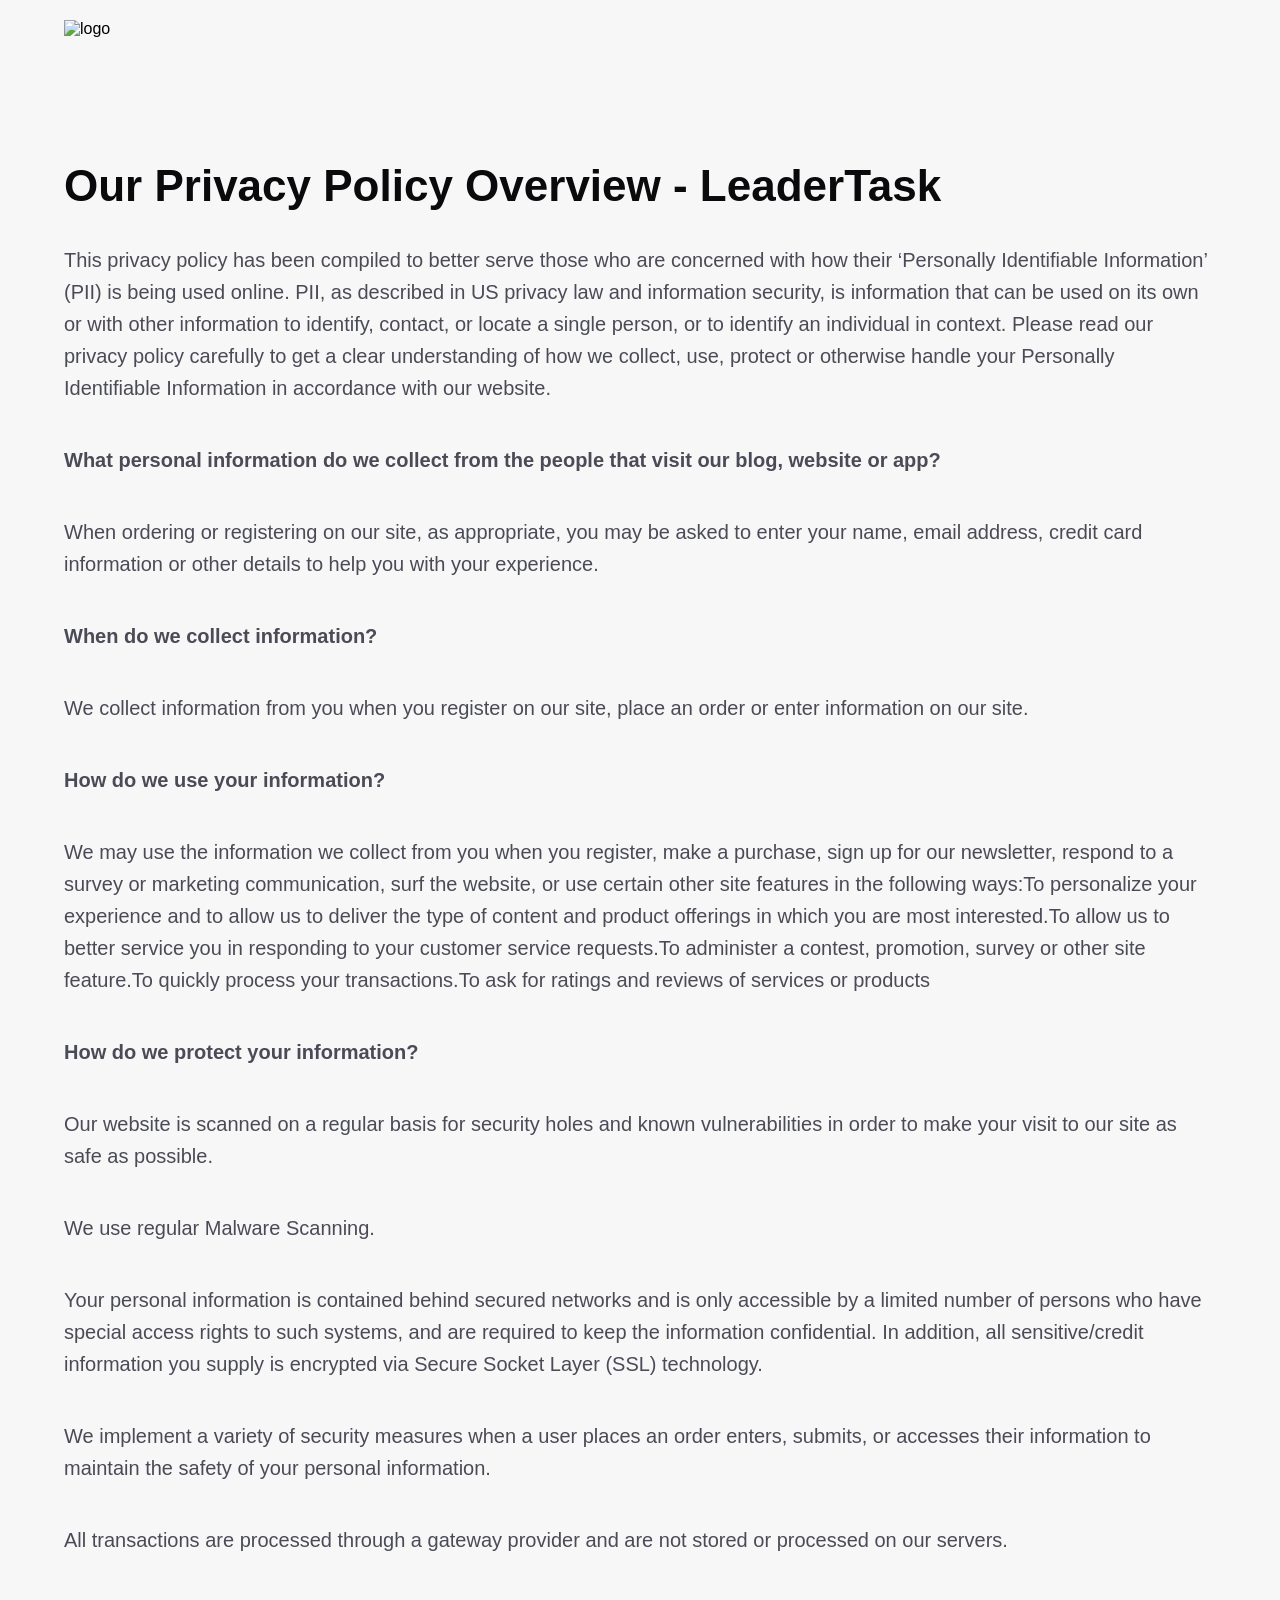
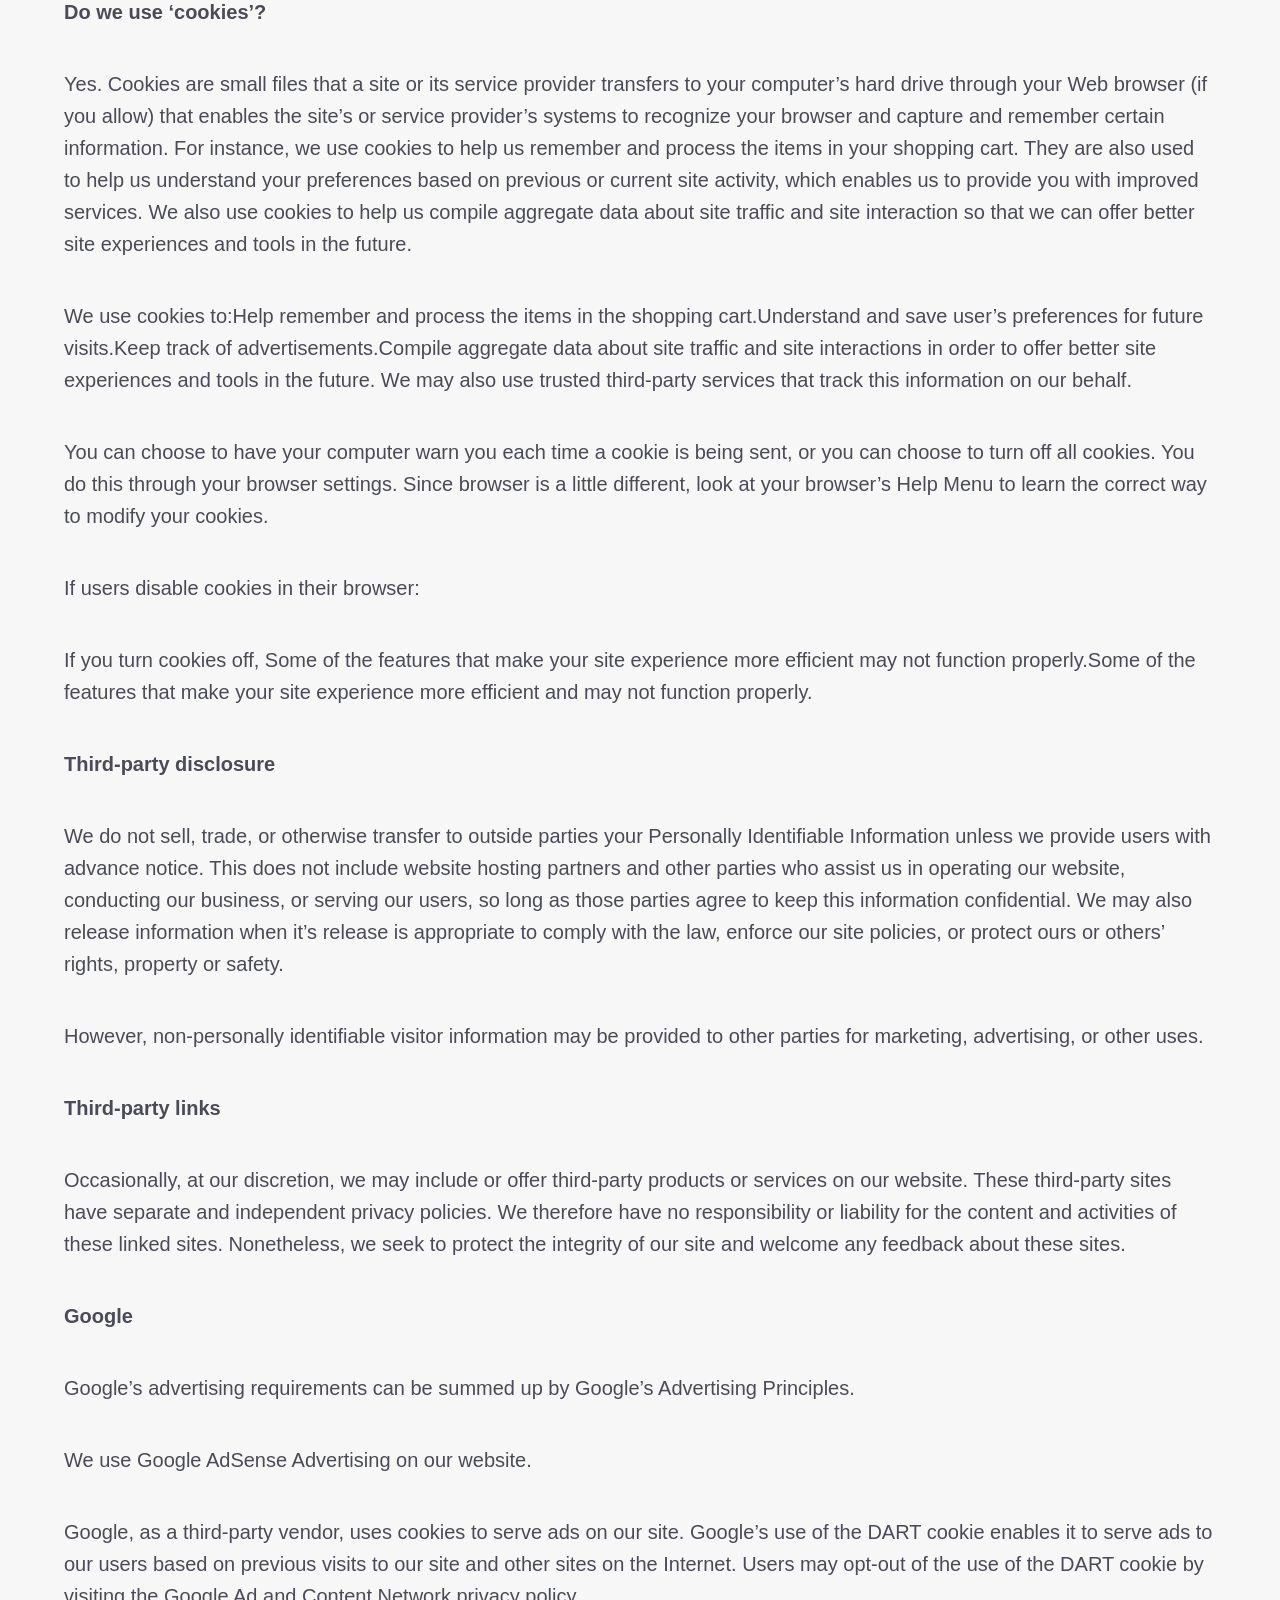
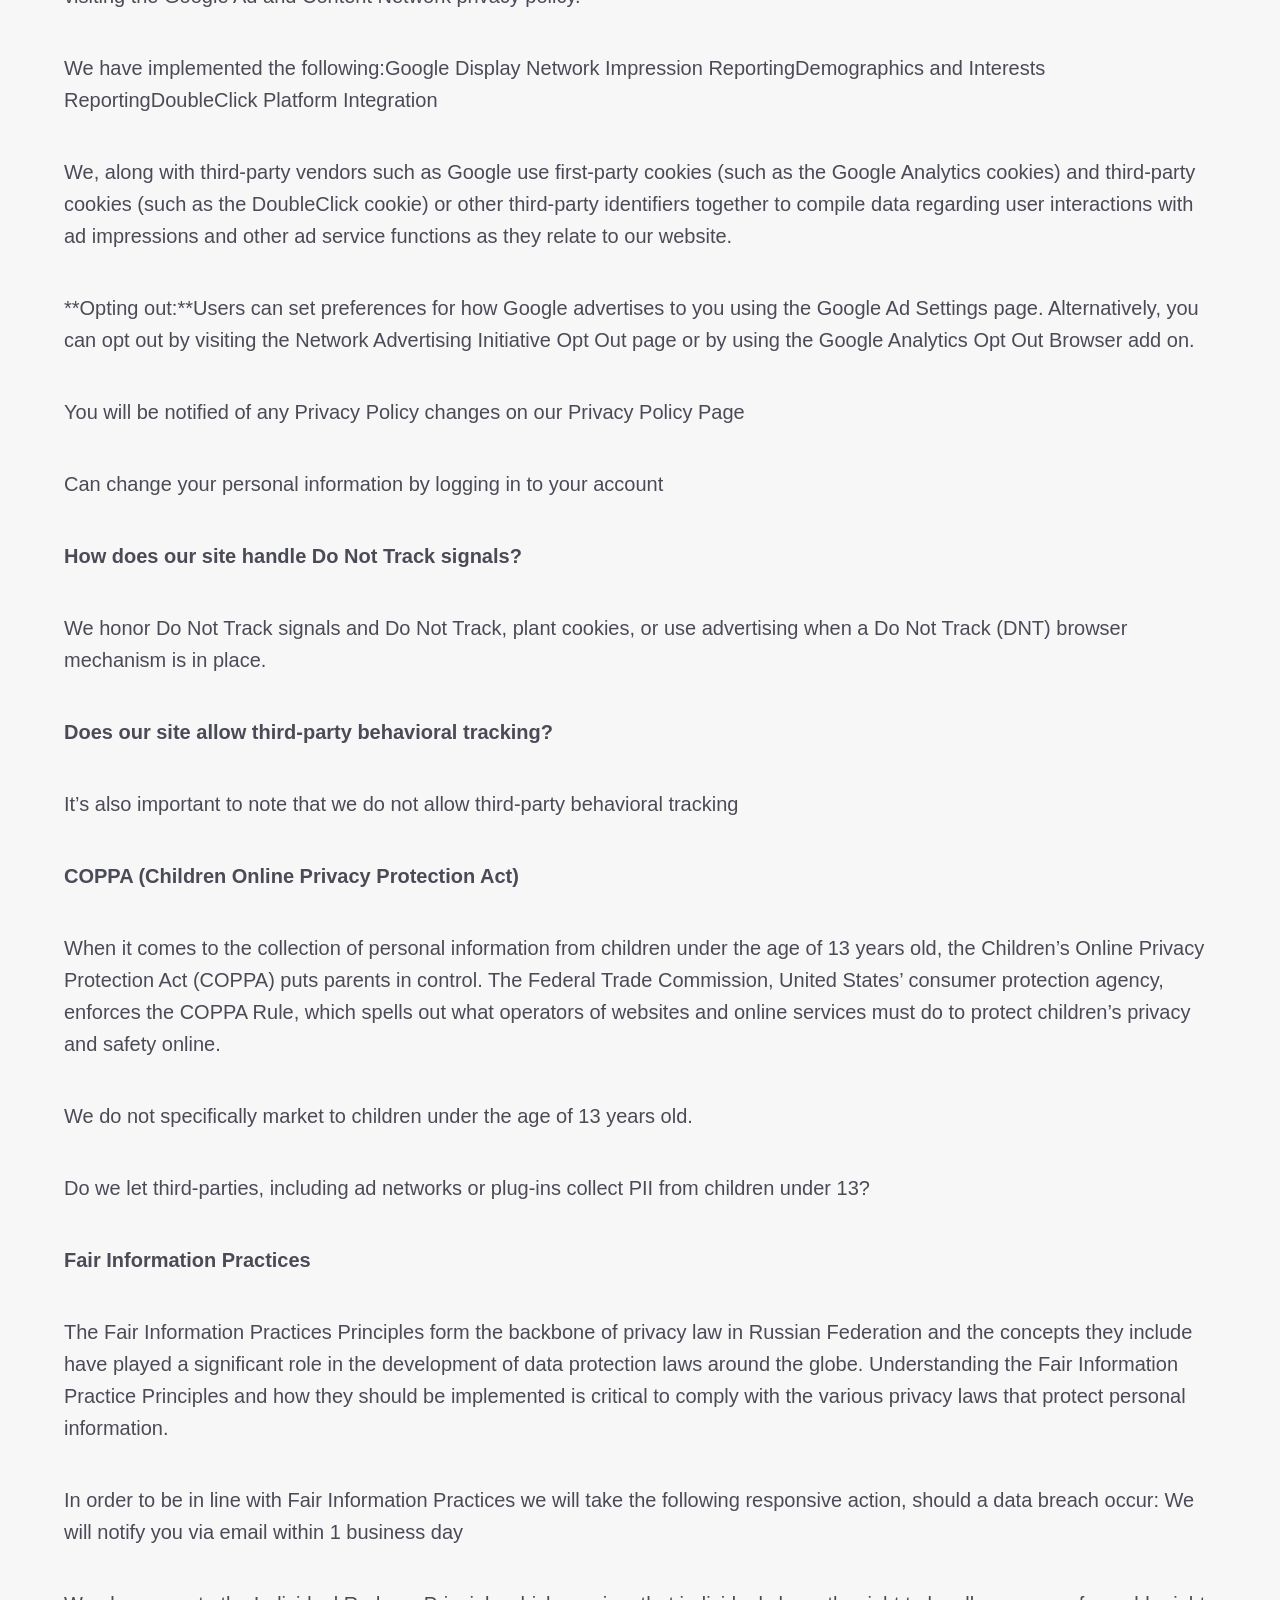
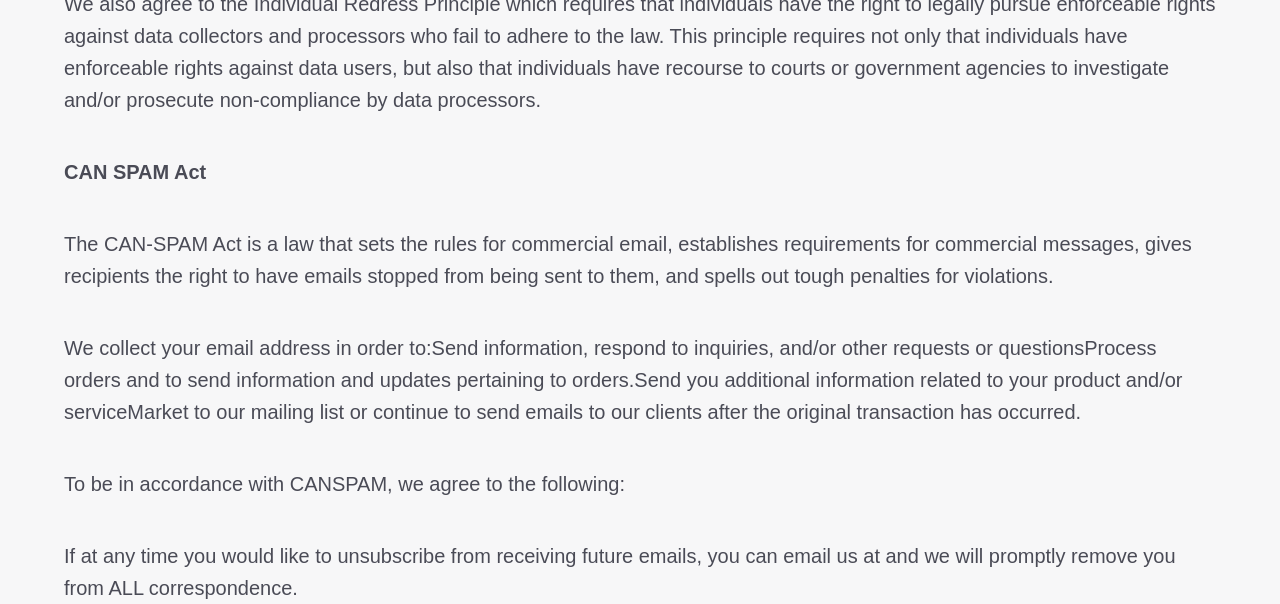
==== privacy-policy.html @ 3c0c6838 "Add files via upload" ====
<!DOCTYPE html>
<html lang="ru">
    <head>
        <meta charset="UTF-8">
        <meta name="description" content="LeaderTask Privacy Policy - learn how we collect, use, and protect your personal information">
        <meta name="robots" content="index, follow">
        <meta name="viewport" content="width=device-width, initial-scale=1.0">
        <meta property="og:title" content="Our Privacy Policy Overview - LeaderTask">
        <meta property="og:description" content="LeaderTask Privacy Policy - learn how we collect, use, and protect your personal information">
        <meta property="og:url" content="https://www.leadertask.com/privacy-policy">
        <meta property="og:site_name" content="LeaderTask">
        <link rel="icon" type="image/svg+xml" href="/favicon.svg">
        <link rel="preload" href="/fonts/Cygre-Regular.woff2" as="font" type="font/woff2" crossorigin="anonymous">
        <link rel="preload" href="/fonts/Cygre-SemiBold.woff2" as="font" type="font/woff2" crossorigin="anonymous">
        <link rel="preload" href="/fonts/Cygre-Bold.woff2" as="font" type="font/woff2" crossorigin="anonymous">
        <link rel="canonical" href="https://www.leadertask.com/privacy-policy">
        <meta name="generator" content="Astro v5.15.0">
        <title>Our Privacy Policy Overview - LeaderTask</title>
        <style>
            .full[data-astro-cid-2tos2juv] {
                width: 100%;
                max-height: 360px;
                object-fit: cover;
                border-radius: 24px
            }

            @media(max-width: 768px) {
                .full[data-astro-cid-2tos2juv] {
                    max-height:110px;
                    border-radius: 16px
                }
            }

            .short[data-astro-cid-2tos2juv] {
                width: 120px;
                height: 120px;
                object-fit: cover;
                border-radius: 16px
            }

            @media(max-width: 768px) {
                .short[data-astro-cid-2tos2juv] {
                    width:60px;
                    height: 60px;
                    border-radius: 12px
                }
            }

            .icon[data-astro-cid-2tos2juv] {
                width: 60px;
                height: 60px;
                object-fit: cover;
                border-radius: 8px
            }

            @media(max-width: 768px) {
                .icon[data-astro-cid-2tos2juv] {
                    width:32px;
                    height: 32px
                }
            }
        </style>
        <link rel="preload" href="/accelerator-2.CysF0fUI.css" as="style">
        <link rel="stylesheet" href="/accelerator-2.CysF0fUI.css">
        <style>
            .app-button[data-astro-cid-c6ht4qe3] {
                position: relative;
                overflow: hidden
            }

            .app-button--ripple[data-astro-cid-c6ht4qe3]:after {
                content: "";
                position: absolute;
                left: 50%;
                top: 50%;
                width: var(--ripple-size, 12rem);
                height: var(--ripple-size, 12rem);
                border-radius: 9999px;
                background-color: currentColor;
                pointer-events: none;
                mix-blend-mode: screen;
                opacity: 0;
                transform: translate(-50%,-50%) scale(1);
                transition: transform .6s ease-out,opacity .6s ease-out
            }

            .app-button--ripple[data-astro-cid-c6ht4qe3]:active:after {
                opacity: .35;
                transform: translate(-50%,-50%) scale(.2);
                transition: none
            }
        </style>
    </head>
    <body class="bg-gray grid grid-rows-a1a min-h-screen font-body">
        <header id="header" class="sticky top-0 z-50 transition-all duration-200 bg-gray">
            <div class="px-2.5 h-13 lg:h-auto relative z-10 py-2 lg:py-5 bg-gray lg:px-16 mx-auto xl:container flex justify-between items-center">
                <a href="/" class="flex items-center gap-4" aria-label="LeaderTask - перейти на главную страницу">
                    <img src="/photo/logo-full.webp" alt="logo" loading="lazy" decoding="async" fetchpriority="auto" width="656" height="160" class="w-28.75 h-7 lg:w-41 lg:h-10">
                </a>
                
            </div>
            <div id="mobile-menu" class="asbolute inset-0 lg:hidden">
                <div id="mobile-menu-content" class="p-6 z-6 w-full justify-items-center transition-all duration-200 absolute left-0 rounded-b-2.5 grid gap-3 bg-gray -translate-y-full top-0 opacity-0">
                    <a id="app-button-6bppilth1" href="/features" class="app-button transition-colors cursor-pointer duration-200 relative overflow-hidden bg-transparent hover:bg-gray-light text-primary px-3 py-2 active:bg-gray-light px-3 py-2 rounded-2 no-underline !text-[#0A0A0C] w-max" data-click-effect="false" data-astro-cid-c6ht4qe3="true">Features
 </a>
                    <a id="app-button-7l1trgn2y" href="/pricing" class="app-button transition-colors cursor-pointer duration-200 relative overflow-hidden bg-transparent hover:bg-gray-light text-primary px-3 py-2 active:bg-gray-light px-3 py-2 rounded-2 no-underline !text-[#0A0A0C] w-max" data-click-effect="false" data-astro-cid-c6ht4qe3="true">Pricing
 </a>
                    <a id="mobile-menu-get-started-button" href="https://www.leadertask.com/web/login" class="app-button transition-colors cursor-pointer duration-200 relative overflow-hidden bg-accent-orange text-white hover:bg-accent-orange-dark active:bg-accent-orange-dark font-bold px-3 py-2 rounded-2 no-underline text-white! w-max px-3 py-2" data-click-effect="false" data-astro-cid-c6ht4qe3="true">Get started for free
 </a>
                    <div class="flex gap-5 py-3">
                        <a href="https://apps.apple.com/ru/app/leadertask-task-to-do-list/id6504613667" class="w-10 h-10 rounded-3 flex items-center justify-center bg-white" aria-label="Скачать LeaderTask из App Store" target="_blank" rel="noopener noreferrer">
                            <img src="/apple-logo.webp" alt="Apple" class="w-5 h-5" aria-hidden="true">
                        </a>
                        <a href="https://play.google.com/store/apps/details?id=com.leadertask.app" class="w-10 h-10 rounded-3 flex items-center justify-center bg-white" aria-label="Скачать LeaderTask из Google Play" target="_blank" rel="noopener noreferrer">
                            <img src="/play-logo.webp" alt="Google Play" class="w-5 h-5" aria-hidden="true">
                        </a>
                        <a href="https://www.rustore.ru/catalog/app/com.leadertask.app" class="w-10 h-10 rounded-3 flex items-center justify-center bg-white" aria-label="Скачать LeaderTask из Rustore" target="_blank" rel="noopener noreferrer">
                            <img src="/rustore-logo.webp" alt="Rustore" class="w-5 h-5" aria-hidden="true">
                        </a>
                    </div>
                </div>
                <div id="mobile-menu-overlay" class="absolute inset-0 h-dvh w-full transition-all duration-200 bg-dark-alpha-40 z-5 opacity-0 pointer-events-none"></div>
            </div>
        </header>
        <main>
            <div class="px-2.5 lg:px-16 xl:container w-full mx-auto">
                <article class="bg-gray overflow-hidden">
                    <div class="mt-10 md:px-8 md:mt-20">
                        <h2 class="text-[24px] leading-7 font-bold mb-4 md:text-[44px] md:leading-13 md:mb-8 text-primary">Our Privacy Policy Overview - LeaderTask </h2>
                        <div class="prose prose-lg max-w-none
			[&#38;_p]:text-secondary [&#38;_p]:text-base [&#38;_p]:leading-6 [&#38;_p]:py-0 [&#38;_p]:my-0
			md:[&#38;_p]:text-[20px] md:[&#38;_p]:leading-8

			[&#38;_h2]:text-[24px] [&#38;_h2]:leading-7 [&#38;_h2]:bold [&#38;_h2]:text-primary
			md:[&#38;_h2]:text-[44px] md:[&#38;_h2]:leading-13

			[&#38;_h3]:text-[20px] [&#38;_h3]:leading-6 [&#38;_h3]:bold [&#38;_h3]:mt-4 [&#38;_h3]:mb-2 [&#38;_h3]:text-primary
			md:[&#38;_h3]:text-[24px] md:[&#38;_h3]:leading-8 md:[&#38;_h3]:mt-8 md:[&#38;_h3]:mb-4

			[&#38;_h4]:text-4 [&#38;_h4]:leading-6 [&#38;_h4]:semibold [&#38;_h4]:mt-4 [&#38;_h4]:mb-2 [&#38;_h4]:text-primary
			md:[&#38;_h4]:text-[20px] md:[&#38;_h4]:leading-6 md:[&#38;_h4]:mt-8 md:[&#38;_h4]:mb-4

			[&#38;_ul]:list-disc [&#38;_ul]:pl-4 md:[&#38;_ul]:pl-5.5 [&#38;_ul]:mb-4 md:[&#38;_ul]:mb-8
			[&#38;_ul>li::marker]:text-[16px] [&#38;_ul>li::marker]:leading-6 [&#38;_ul>li::marker]:semibold [&#38;_ul>li::marker]:text-accent-orange
			md:[&#38;_ul>li::marker]:text-[20px] md:[&#38;_ul>li::marker]:leading-8

			[&#38;_ol]:list-decimal [&#38;_ol]:pl-4 md:[&#38;_ol]:pl-5.5
			[&#38;_ol>li::marker]:content-[counter(list-item)'_'] [&#38;_ol>li::marker]:text-[16px] [&#38;_ol>li::marker]:leading-6 [&#38;_ol>li::marker]:semibold [&#38;_ol>li::marker]:text-accent-orange
			md:[&#38;_ol>li::marker]:text-[20px] md:[&#38;_ol>li::marker]:leading-8

			[&#38;_li]:my-[12px] [&#38;_li]:text-secondary [&#38;_li]:text-[16px] [&#38;_li]:leading-6 [&#38;_li]:regular [&#38;_li]:pl-1
			md:[&#38;_li]:text-[20px] md:[&#38;_li]:leading-8 md:[&#38;_li]:pl-2

			[&#38;_img]:my-4 md:[&#38;_img]:my-8

			[&#38;_a]:text-accent-blue-link [&#38;_a]:no-underline [&#38;_a:visited]:text-accent-purple-link [&#38;_a:hover]:no-underline flex flex-col gap-10">
                            <p>This privacy policy has been compiled to better serve those who are concerned with how their ‘Personally Identifiable Information’ (PII) is being used online. PII, as described in US privacy law and information security, is information that can be used on its own or with other information to identify, contact, or locate a single person, or to identify an individual in context. Please read our privacy policy carefully to get a clear understanding of how we collect, use, protect or otherwise handle your Personally Identifiable Information in accordance with our website.</p>
                            <p>
                                <strong>What personal information do we collect from the people that visit our blog, website or app?</strong>
                            </p>
                            <p>When ordering or registering on our site, as appropriate, you may be asked to enter your name, email address, credit card information or other details to help you with your experience.</p>
                            <p>
                                <strong>When do we collect information?</strong>
                            </p>
                            <p>We collect information from you when you register on our site, place an order or enter information on our site.</p>
                            <p>
                                <strong>How do we use your information?</strong>
                            </p>
                            <p>We may use the information we collect from you when you register, make a purchase, sign up for our newsletter, respond to a survey or marketing communication, surf the website, or use certain other site features in the following ways:To personalize your experience and to allow us to deliver the type of content and product offerings in which you are most interested.To allow us to better service you in responding to your customer service requests.To administer a contest, promotion, survey or other site feature.To quickly process your transactions.To ask for ratings and reviews of services or products</p>
                            <p>
                                <strong>How do we protect your information?</strong>
                            </p>
                            <p>Our website is scanned on a regular basis for security holes and known vulnerabilities in order to make your visit to our site as safe as possible.</p>
                            <p>We use regular Malware Scanning.</p>
                            <p>Your personal information is contained behind secured networks and is only accessible by a limited number of persons who have special access rights to such systems, and are required to keep the information confidential. In addition, all sensitive/credit information you supply is encrypted via Secure Socket Layer (SSL) technology.</p>
                            <p>We implement a variety of security measures when a user places an order enters, submits, or accesses their information to maintain the safety of your personal information.</p>
                            <p>All transactions are processed through a gateway provider and are not stored or processed on our servers.</p>
                            <p>
                                <strong>Do we use ‘cookies’?</strong>
                            </p>
                            <p>Yes. Cookies are small files that a site or its service provider transfers to your computer’s hard drive through your Web browser (if you allow) that enables the site’s or service provider’s systems to recognize your browser and capture and remember certain information. For instance, we use cookies to help us remember and process the items in your shopping cart. They are also used to help us understand your preferences based on previous or current site activity, which enables us to provide you with improved services. We also use cookies to help us compile aggregate data about site traffic and site interaction so that we can offer better site experiences and tools in the future.</p>
                            <p>We use cookies to:Help remember and process the items in the shopping cart.Understand and save user’s preferences for future visits.Keep track of advertisements.Compile aggregate data about site traffic and site interactions in order to offer better site experiences and tools in the future. We may also use trusted third-party services that track this information on our behalf.</p>
                            <p>You can choose to have your computer warn you each time a cookie is being sent, or you can choose to turn off all cookies. You do this through your browser settings. Since browser is a little different, look at your browser’s Help Menu to learn the correct way to modify your cookies.</p>
                            <p>If users disable cookies in their browser:</p>
                            <p>If you turn cookies off, Some of the features that make your site experience more efficient may not function properly.Some of the features that make your site experience more efficient and may not function properly.</p>
                            <p>
                                <strong>Third-party disclosure</strong>
                            </p>
                            <p>We do not sell, trade, or otherwise transfer to outside parties your Personally Identifiable Information unless we provide users with advance notice. This does not include website hosting partners and other parties who assist us in operating our website, conducting our business, or serving our users, so long as those parties agree to keep this information confidential. We may also release information when it’s release is appropriate to comply with the law, enforce our site policies, or protect ours or others’ rights, property or safety.</p>
                            <p>However, non-personally identifiable visitor information may be provided to other parties for marketing, advertising, or other uses.</p>
                            <p>
                                <strong>Third-party links</strong>
                            </p>
                            <p>Occasionally, at our discretion, we may include or offer third-party products or services on our website. These third-party sites have separate and independent privacy policies. We therefore have no responsibility or liability for the content and activities of these linked sites. Nonetheless, we seek to protect the integrity of our site and welcome any feedback about these sites.</p>
                            <p>
                                <strong>Google</strong>
                            </p>
                            <p>Google’s advertising requirements can be summed up by Google’s Advertising Principles.</p>
                            <p>We use Google AdSense Advertising on our website.</p>
                            <p>Google, as a third-party vendor, uses cookies to serve ads on our site. Google’s use of the DART cookie enables it to serve ads to our users based on previous visits to our site and other sites on the Internet. Users may opt-out of the use of the DART cookie by visiting the Google Ad and Content Network privacy policy.</p>
                            <p>We have implemented the following:Google Display Network Impression ReportingDemographics and Interests ReportingDoubleClick Platform Integration</p>
                            <p>We, along with third-party vendors such as Google use first-party cookies (such as the Google Analytics cookies) and third-party cookies (such as the DoubleClick cookie) or other third-party identifiers together to compile data regarding user interactions with ad impressions and other ad service functions as they relate to our website.</p>
                            <p>**Opting out:**Users can set preferences for how Google advertises to you using the Google Ad Settings page. Alternatively, you can opt out by visiting the Network Advertising Initiative Opt Out page or by using the Google Analytics Opt Out Browser add on.</p>
                            <p>You will be notified of any Privacy Policy changes on our Privacy Policy Page</p>
                            <p>Can change your personal information by logging in to your account</p>
                            <p>
                                <strong>How does our site handle Do Not Track signals?</strong>
                            </p>
                            <p>We honor Do Not Track signals and Do Not Track, plant cookies, or use advertising when a Do Not Track (DNT) browser mechanism is in place.</p>
                            <p>
                                <strong>Does our site allow third-party behavioral tracking?</strong>
                            </p>
                            <p>It’s also important to note that we do not allow third-party behavioral tracking</p>
                            <p>
                                <strong>COPPA (Children Online Privacy Protection Act)</strong>
                            </p>
                            <p>When it comes to the collection of personal information from children under the age of 13 years old, the Children’s Online Privacy Protection Act (COPPA) puts parents in control. The Federal Trade Commission, United States’ consumer protection agency, enforces the COPPA Rule, which spells out what operators of websites and online services must do to protect children’s privacy and safety online.</p>
                            <p>We do not specifically market to children under the age of 13 years old.</p>
                            <p>Do we let third-parties, including ad networks or plug-ins collect PII from children under 13?</p>
                            <p>
                                <strong>Fair Information Practices</strong>
                            </p>
                            <p>The Fair Information Practices Principles form the backbone of privacy law in Russian Federation and the concepts they include have played a significant role in the development of data protection laws around the globe. Understanding the Fair Information Practice Principles and how they should be implemented is critical to comply with the various privacy laws that protect personal information.</p>
                            <p>In order to be in line with Fair Information Practices we will take the following responsive action, should a data breach occur: We will notify you via email within 1 business day</p>
                            <p>We also agree to the Individual Redress Principle which requires that individuals have the right to legally pursue enforceable rights against data collectors and processors who fail to adhere to the law. This principle requires not only that individuals have enforceable rights against data users, but also that individuals have recourse to courts or government agencies to investigate and/or prosecute non-compliance by data processors.</p>
                            <p>
                                <strong>CAN SPAM Act</strong>
                            </p>
                            <p>The CAN-SPAM Act is a law that sets the rules for commercial email, establishes requirements for commercial messages, gives recipients the right to have emails stopped from being sent to them, and spells out tough penalties for violations.</p>
                            <p>We collect your email address in order to:Send information, respond to inquiries, and/or other requests or questionsProcess orders and to send information and updates pertaining to orders.Send you additional information related to your product and/or serviceMarket to our mailing list or continue to send emails to our clients after the original transaction has occurred.</p>
                            <p>To be in accordance with CANSPAM, we agree to the following:</p>
                            <p>If at any time you would like to unsubscribe from receiving future emails, you can email us at and we will promptly remove you from ALL correspondence.</p>
                        </div>
                    </div>
                </article>
            </div>
        </main>
        
        <div id="cookie-consent" class="fixed bottom-0 left-0 right-0 z-100 flex justify-center px-0 md:px-5 pb-0 md:pb-5 translate-y-full opacity-0 transition-all duration-300 ease-out" data-hidden="true">
            <div class="w-full max-w-336 h-full md:h-25 bg-dark-alpha-90 rounded-t-5 md:rounded-5 flex flex-col md:flex-row items-center justify-between gap-8 pt-5 pb-8 md:py-0 px-5 md:pl-8 md:pr-5 relative">
                <div class="flex flex-col md:flex-row items-start md:items-center md:justify-start gap-5">
                    <svg class="w-10 h-10 md:w-15 md:h-15" aria-hidden="true">
                        <use href="/icons/all-icons.svg#icon-cookie"></use>
                    </svg>
                    <p class="text-white text-[18px] font-medium leading-6 select-none">
                        We use cookies to ensure the website works properly. By staying on our site, you agree to our
<a href="/privacy-policy" class="text-white underline text-[18px] font-medium leading-6">Privacy Policy.
</a>
                    </p>
                </div>
                <div class="flex w-full md:w-auto gap-8 shrink-0 items-center">
                    <div class="flex w-full md:w-auto items-center gap-5">
                        <button id="cookie-accept" class="w-full md:w-20.5 h-10 text-white bg-white/20 hover:text-primary text-[16px] font-semibold leading-5 border border-white rounded-2 bg-dark-alpha-20 hover:bg-white active:bg-white active:text-primary px-3 pb-3 pt-2 transition-colors">Accept
</button>
                        <button id="cookie-decline" class="w-full md:w-20.5 h-10 text-white hover:text-primary text-[16px] font-semibold leading-5 border border-white bg-transparent hover:bg-white active:bg-white active:text-primary rounded-2 px-3 pb-3 pt-2 transition-colors">Decline
</button>
                    </div>
                    <button id="cookie-close" class="absolute top-2 right-2 md:top-0 md:right-0 md:relative w-10 h-10 flex justify-center items-center text-white bg-transparent rounded-2 hover:bg-white/20 active:bg-white/20 active:text-white shrink-0 p-0 z-1 transition-colors" aria-label="Закрыть уведомление о cookies">
                        <svg class="w-6 h-6" aria-hidden="true">
                            <use href="/icons/all-icons.svg#icon-close"></use>
                        </svg>
                    </button>
                </div>
            </div>
        </div>
        <script type="text/javascript">
            (function() {
                if (typeof window === 'undefined')
                    return;
                window.addEventListener('load', function() {
                    setTimeout(function() {
                        (function(m, e, t, r, i, k, a) {
                            m[i] = m[i] || function() {
                                (m[i].a = m[i].a || []).push(arguments);
                            }
                            ;
                            m[i].l = 1 * new Date();
                            for (var j = 0; j < document.scripts.length; j++) {
                                if (document.scripts[j].src === r)
                                    return;
                            }
                            k = e.createElement(t);
                            a = e.getElementsByTagName(t)[0];
                            k.async = 1;
                            k.src = r;
                            a.parentNode.insertBefore(k, a);
                        }
                        )(window, document, 'script', 'https://mc.yandex.ru/metrika/tag.js', 'ym');

                        ym(49744999, 'init', {
                            webvisor: true,
                            clickmap: true,
                            accurateTrackBounce: true,
                            trackLinks: true,
                        });
                    }, 0);
                });
            }
            )();
        </script>
        <noscript>
            <div>
                <img src="https://mc.yandex.ru/watch/49744999" style="position:absolute; left:-9999px;" alt="">
            </div>
        </noscript>
        <script type="module" src="/_astro/Layout.astro_astro_type_script_index_0_lang.7AQKA6LE.js"></script>
    </body>
</html>
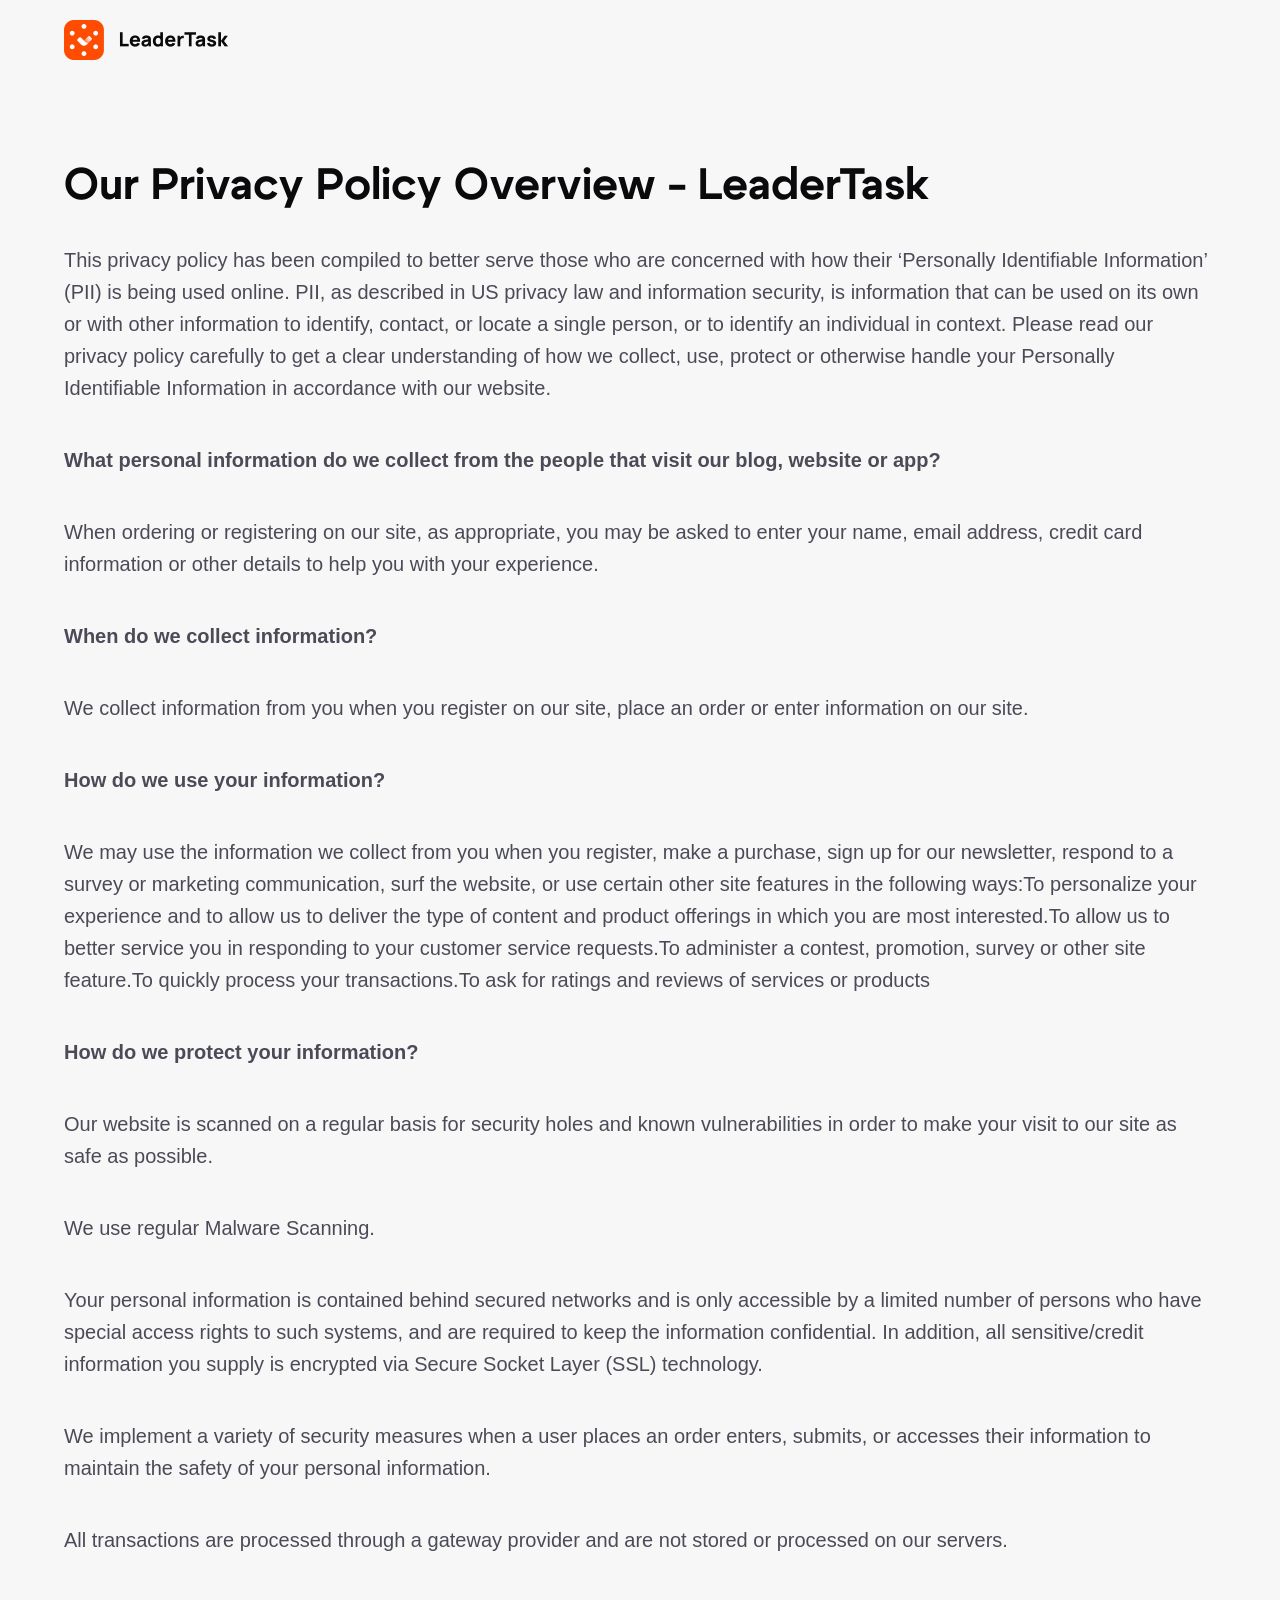
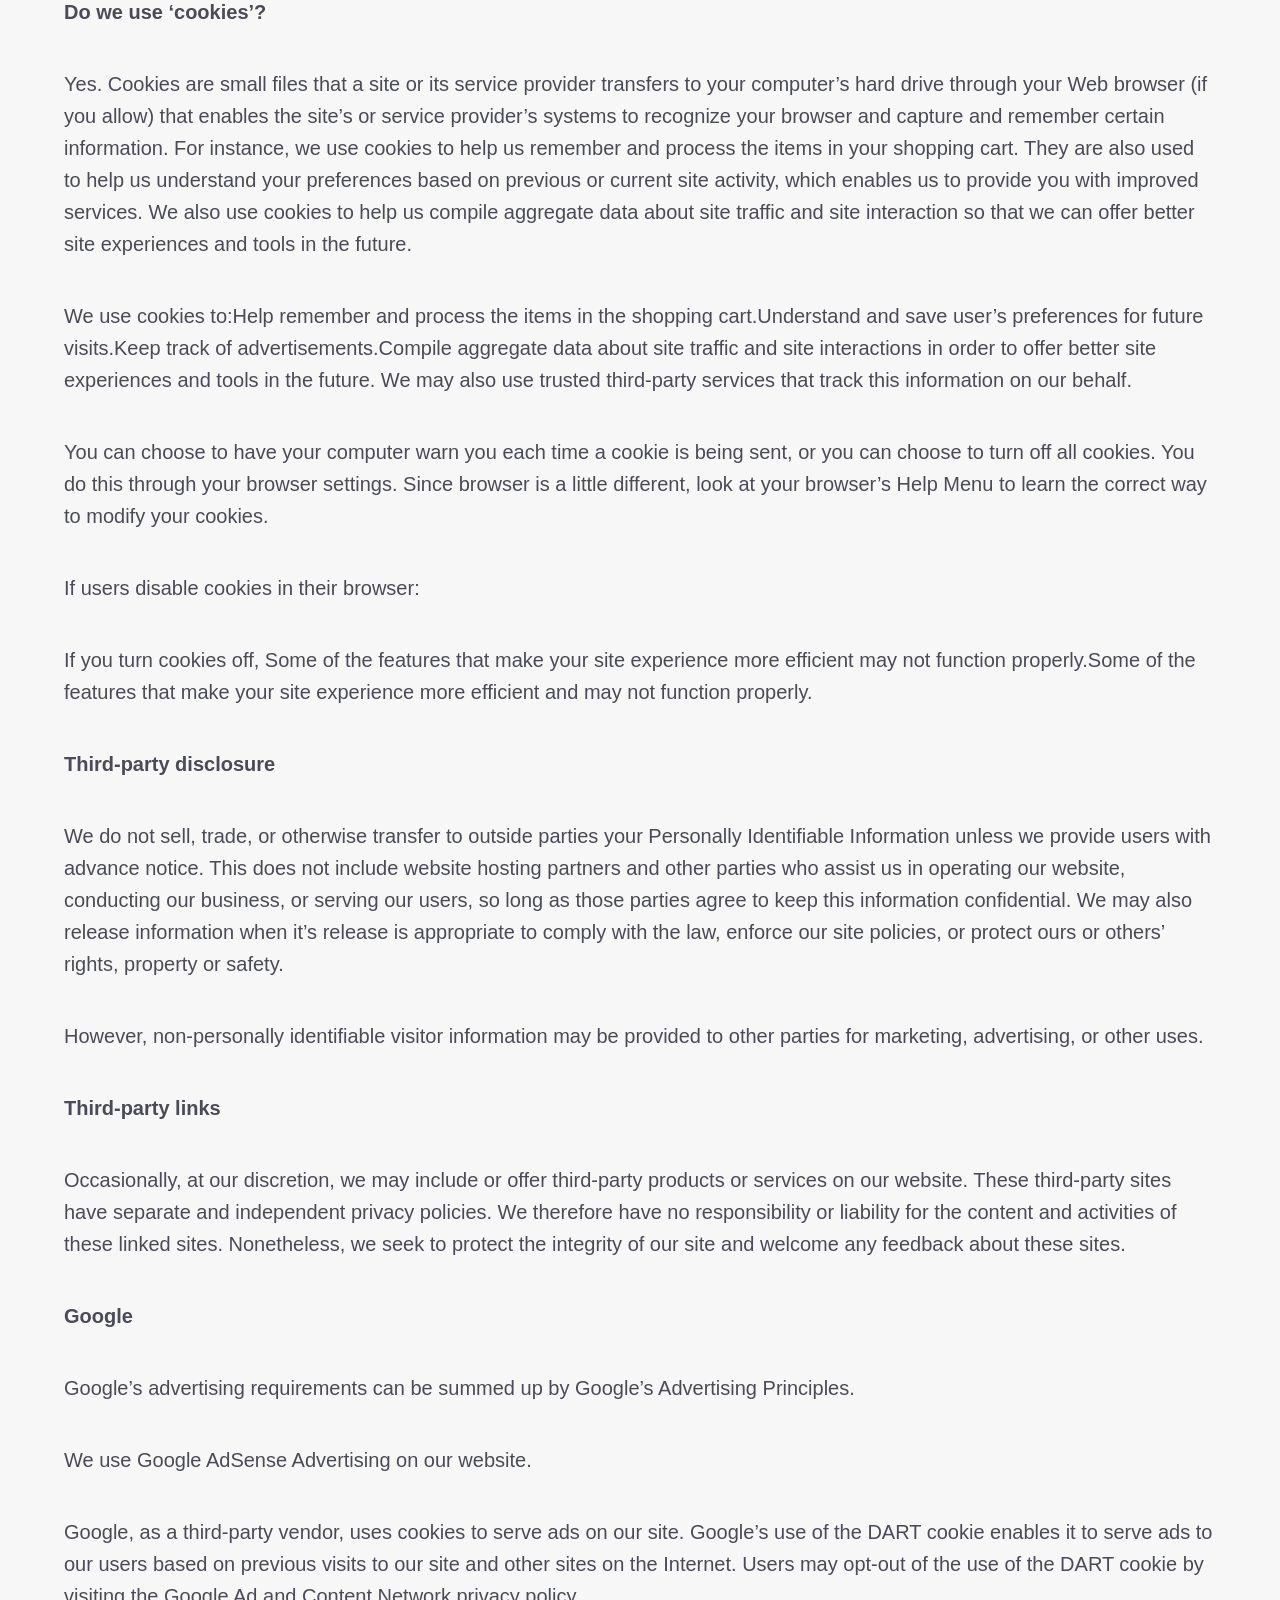
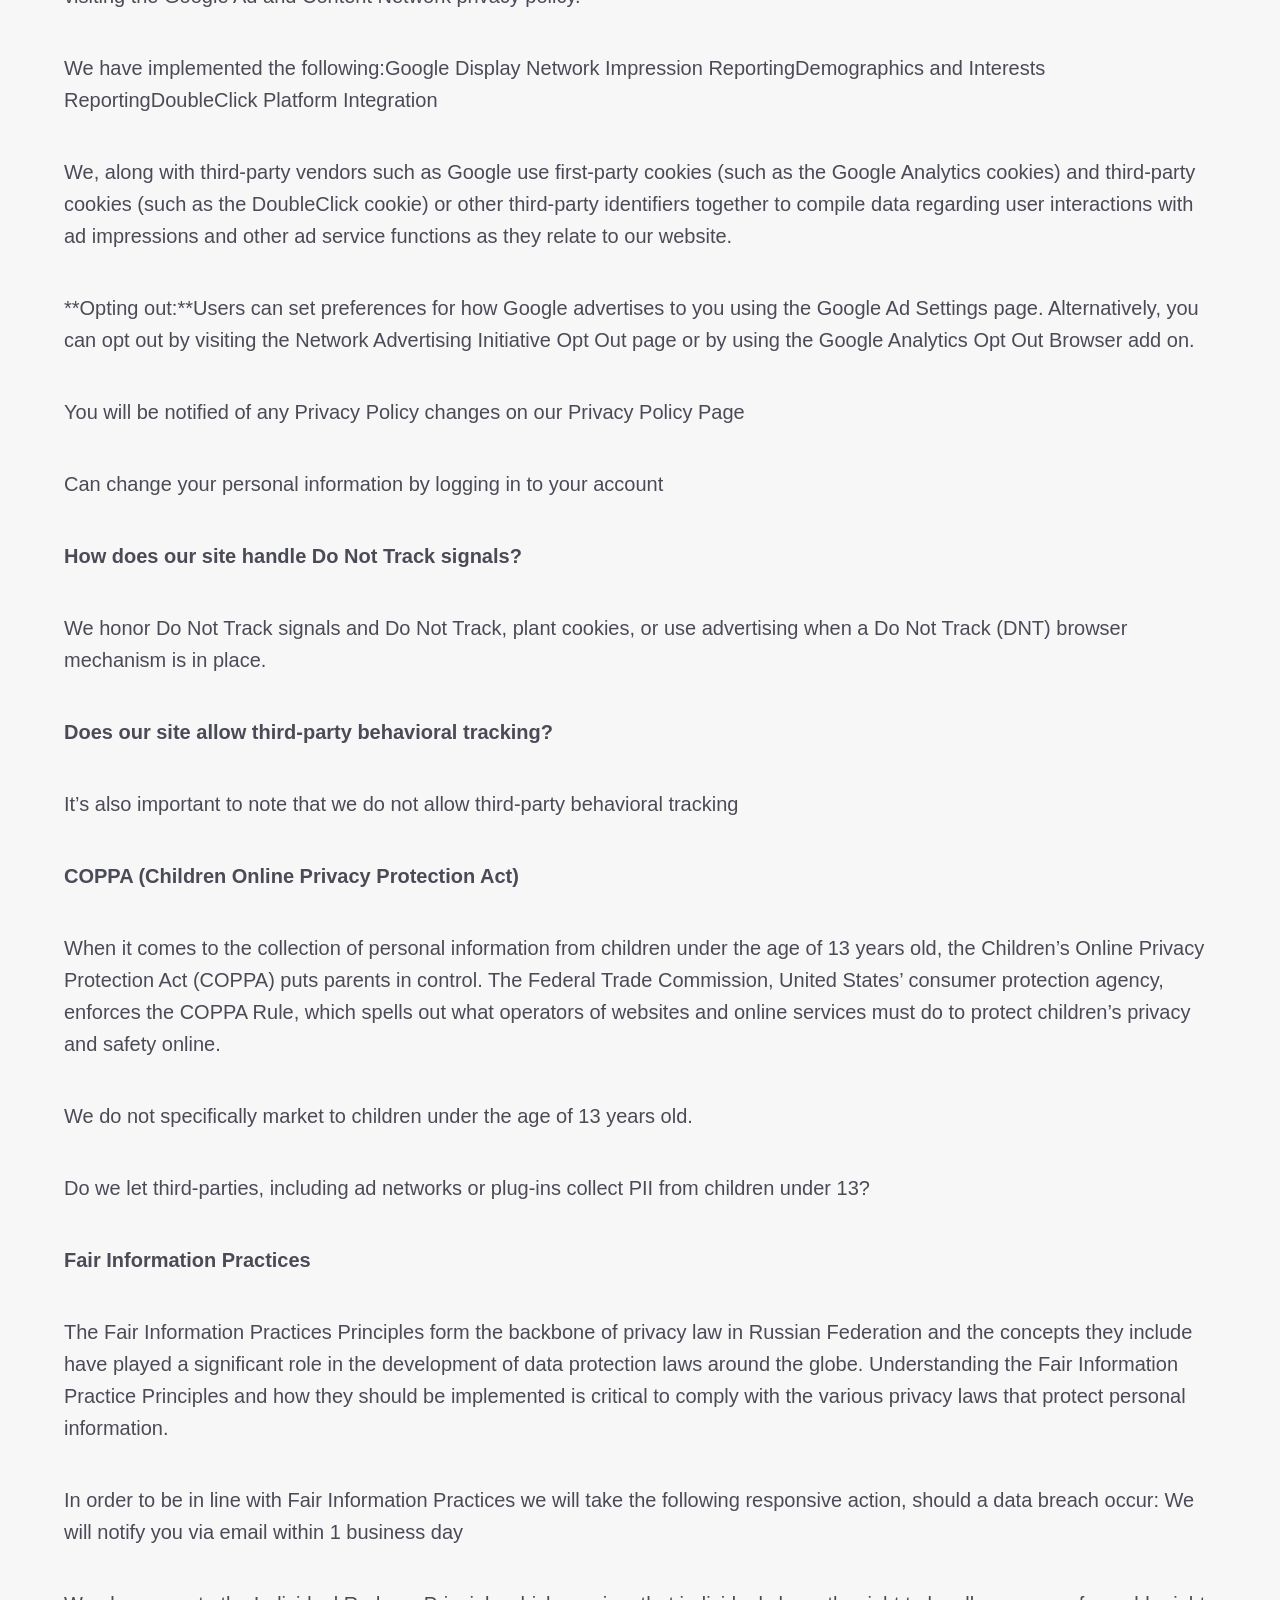
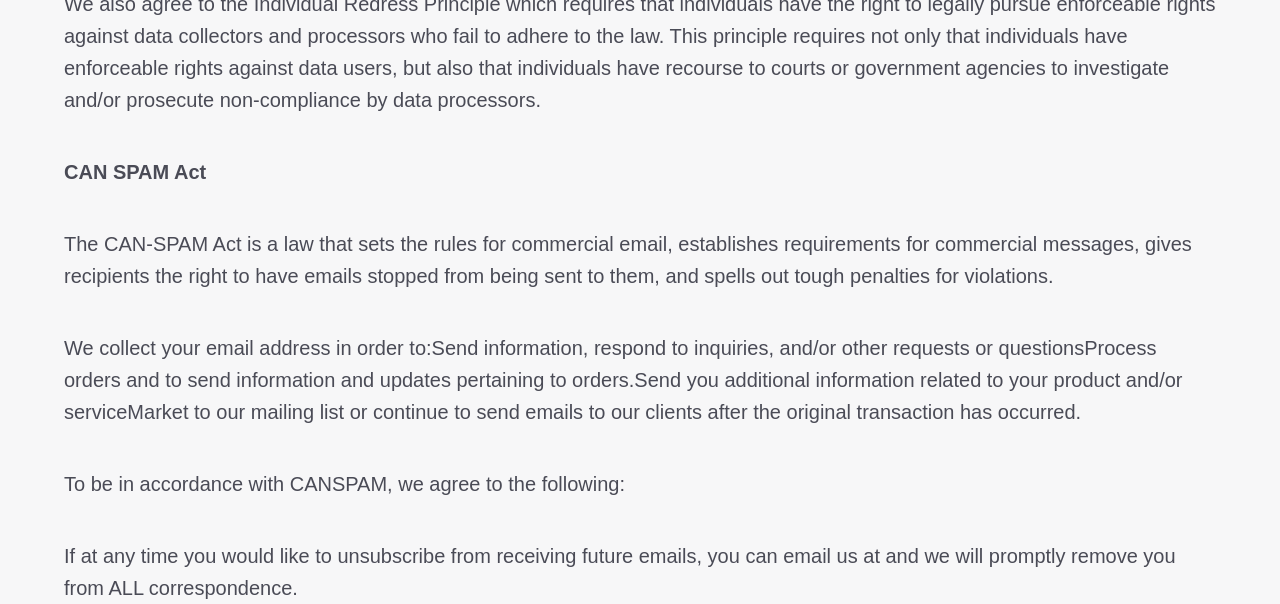
==== commit 30e45cf5: "privacy-policy.html" ====
--- a/privacy-policy.html
+++ b/privacy-policy.html
@@ -9,10 +9,10 @@
         <meta property="og:description" content="LeaderTask Privacy Policy - learn how we collect, use, and protect your personal information">
         <meta property="og:url" content="https://www.leadertask.com/privacy-policy">
         <meta property="og:site_name" content="LeaderTask">
-        <link rel="icon" type="image/svg+xml" href="/favicon.svg">
-        <link rel="preload" href="/fonts/Cygre-Regular.woff2" as="font" type="font/woff2" crossorigin="anonymous">
-        <link rel="preload" href="/fonts/Cygre-SemiBold.woff2" as="font" type="font/woff2" crossorigin="anonymous">
-        <link rel="preload" href="/fonts/Cygre-Bold.woff2" as="font" type="font/woff2" crossorigin="anonymous">
+        <link rel="icon" type="image/svg+xml" href="favicon.svg">
+        <link rel="preload" href="fonts/Cygre-Regular.woff2" as="font" type="font/woff2" crossorigin="anonymous">
+        <link rel="preload" href="fonts/Cygre-SemiBold.woff2" as="font" type="font/woff2" crossorigin="anonymous">
+        <link rel="preload" href="fonts/Cygre-Bold.woff2" as="font" type="font/woff2" crossorigin="anonymous">
         <link rel="canonical" href="https://www.leadertask.com/privacy-policy">
         <meta name="generator" content="Astro v5.15.0">
         <title>Our Privacy Policy Overview - LeaderTask</title>
@@ -60,8 +60,8 @@
                 }
             }
         </style>
-        <link rel="preload" href="/accelerator-2.CysF0fUI.css" as="style">
-        <link rel="stylesheet" href="/accelerator-2.CysF0fUI.css">
+        <link rel="preload" href="accelerator-2.CysF0fUI.css" as="style">
+        <link rel="stylesheet" href="accelerator-2.CysF0fUI.css">
         <style>
             .app-button[data-astro-cid-c6ht4qe3] {
                 position: relative;
@@ -94,28 +94,28 @@
     <body class="bg-gray grid grid-rows-a1a min-h-screen font-body">
         <header id="header" class="sticky top-0 z-50 transition-all duration-200 bg-gray">
             <div class="px-2.5 h-13 lg:h-auto relative z-10 py-2 lg:py-5 bg-gray lg:px-16 mx-auto xl:container flex justify-between items-center">
-                <a href="/" class="flex items-center gap-4" aria-label="LeaderTask - перейти на главную страницу">
-                    <img src="/photo/logo-full.webp" alt="logo" loading="lazy" decoding="async" fetchpriority="auto" width="656" height="160" class="w-28.75 h-7 lg:w-41 lg:h-10">
+                <a href="" class="flex items-center gap-4" aria-label="LeaderTask - перейти на главную страницу">
+                    <img src="photo/logo-full.webp" alt="logo" loading="lazy" decoding="async" fetchpriority="auto" width="656" height="160" class="w-28.75 h-7 lg:w-41 lg:h-10">
                 </a>
                 
             </div>
             <div id="mobile-menu" class="asbolute inset-0 lg:hidden">
                 <div id="mobile-menu-content" class="p-6 z-6 w-full justify-items-center transition-all duration-200 absolute left-0 rounded-b-2.5 grid gap-3 bg-gray -translate-y-full top-0 opacity-0">
-                    <a id="app-button-6bppilth1" href="/features" class="app-button transition-colors cursor-pointer duration-200 relative overflow-hidden bg-transparent hover:bg-gray-light text-primary px-3 py-2 active:bg-gray-light px-3 py-2 rounded-2 no-underline !text-[#0A0A0C] w-max" data-click-effect="false" data-astro-cid-c6ht4qe3="true">Features
+                    <a id="app-button-6bppilth1" href="features" class="app-button transition-colors cursor-pointer duration-200 relative overflow-hidden bg-transparent hover:bg-gray-light text-primary px-3 py-2 active:bg-gray-light px-3 py-2 rounded-2 no-underline !text-[#0A0A0C] w-max" data-click-effect="false" data-astro-cid-c6ht4qe3="true">Features
  </a>
-                    <a id="app-button-7l1trgn2y" href="/pricing" class="app-button transition-colors cursor-pointer duration-200 relative overflow-hidden bg-transparent hover:bg-gray-light text-primary px-3 py-2 active:bg-gray-light px-3 py-2 rounded-2 no-underline !text-[#0A0A0C] w-max" data-click-effect="false" data-astro-cid-c6ht4qe3="true">Pricing
+                    <a id="app-button-7l1trgn2y" href="pricing" class="app-button transition-colors cursor-pointer duration-200 relative overflow-hidden bg-transparent hover:bg-gray-light text-primary px-3 py-2 active:bg-gray-light px-3 py-2 rounded-2 no-underline !text-[#0A0A0C] w-max" data-click-effect="false" data-astro-cid-c6ht4qe3="true">Pricing
  </a>
                     <a id="mobile-menu-get-started-button" href="https://www.leadertask.com/web/login" class="app-button transition-colors cursor-pointer duration-200 relative overflow-hidden bg-accent-orange text-white hover:bg-accent-orange-dark active:bg-accent-orange-dark font-bold px-3 py-2 rounded-2 no-underline text-white! w-max px-3 py-2" data-click-effect="false" data-astro-cid-c6ht4qe3="true">Get started for free
  </a>
                     <div class="flex gap-5 py-3">
                         <a href="https://apps.apple.com/ru/app/leadertask-task-to-do-list/id6504613667" class="w-10 h-10 rounded-3 flex items-center justify-center bg-white" aria-label="Скачать LeaderTask из App Store" target="_blank" rel="noopener noreferrer">
-                            <img src="/apple-logo.webp" alt="Apple" class="w-5 h-5" aria-hidden="true">
+                            <img src="apple-logo.webp" alt="Apple" class="w-5 h-5" aria-hidden="true">
                         </a>
                         <a href="https://play.google.com/store/apps/details?id=com.leadertask.app" class="w-10 h-10 rounded-3 flex items-center justify-center bg-white" aria-label="Скачать LeaderTask из Google Play" target="_blank" rel="noopener noreferrer">
-                            <img src="/play-logo.webp" alt="Google Play" class="w-5 h-5" aria-hidden="true">
+                            <img src="play-logo.webp" alt="Google Play" class="w-5 h-5" aria-hidden="true">
                         </a>
                         <a href="https://www.rustore.ru/catalog/app/com.leadertask.app" class="w-10 h-10 rounded-3 flex items-center justify-center bg-white" aria-label="Скачать LeaderTask из Rustore" target="_blank" rel="noopener noreferrer">
-                            <img src="/rustore-logo.webp" alt="Rustore" class="w-5 h-5" aria-hidden="true">
+                            <img src="rustore-logo.webp" alt="Rustore" class="w-5 h-5" aria-hidden="true">
                         </a>
                     </div>
                 </div>
@@ -240,11 +240,11 @@
             <div class="w-full max-w-336 h-full md:h-25 bg-dark-alpha-90 rounded-t-5 md:rounded-5 flex flex-col md:flex-row items-center justify-between gap-8 pt-5 pb-8 md:py-0 px-5 md:pl-8 md:pr-5 relative">
                 <div class="flex flex-col md:flex-row items-start md:items-center md:justify-start gap-5">
                     <svg class="w-10 h-10 md:w-15 md:h-15" aria-hidden="true">
-                        <use href="/icons/all-icons.svg#icon-cookie"></use>
+                        <use href="icons/all-icons.svg#icon-cookie"></use>
                     </svg>
                     <p class="text-white text-[18px] font-medium leading-6 select-none">
                         We use cookies to ensure the website works properly. By staying on our site, you agree to our
-<a href="/privacy-policy" class="text-white underline text-[18px] font-medium leading-6">Privacy Policy.
+<a href="privacy-policy" class="text-white underline text-[18px] font-medium leading-6">Privacy Policy.
 </a>
                     </p>
                 </div>
@@ -257,7 +257,7 @@
                     </div>
                     <button id="cookie-close" class="absolute top-2 right-2 md:top-0 md:right-0 md:relative w-10 h-10 flex justify-center items-center text-white bg-transparent rounded-2 hover:bg-white/20 active:bg-white/20 active:text-white shrink-0 p-0 z-1 transition-colors" aria-label="Закрыть уведомление о cookies">
                         <svg class="w-6 h-6" aria-hidden="true">
-                            <use href="/icons/all-icons.svg#icon-close"></use>
+                            <use href="icons/all-icons.svg#icon-close"></use>
                         </svg>
                     </button>
                 </div>
@@ -303,6 +303,6 @@
                 <img src="https://mc.yandex.ru/watch/49744999" style="position:absolute; left:-9999px;" alt="">
             </div>
         </noscript>
-        <script type="module" src="/_astro/Layout.astro_astro_type_script_index_0_lang.7AQKA6LE.js"></script>
+        <script type="module" src="_astro/Layout.astro_astro_type_script_index_0_lang.7AQKA6LE.js"></script>
     </body>
 </html>
